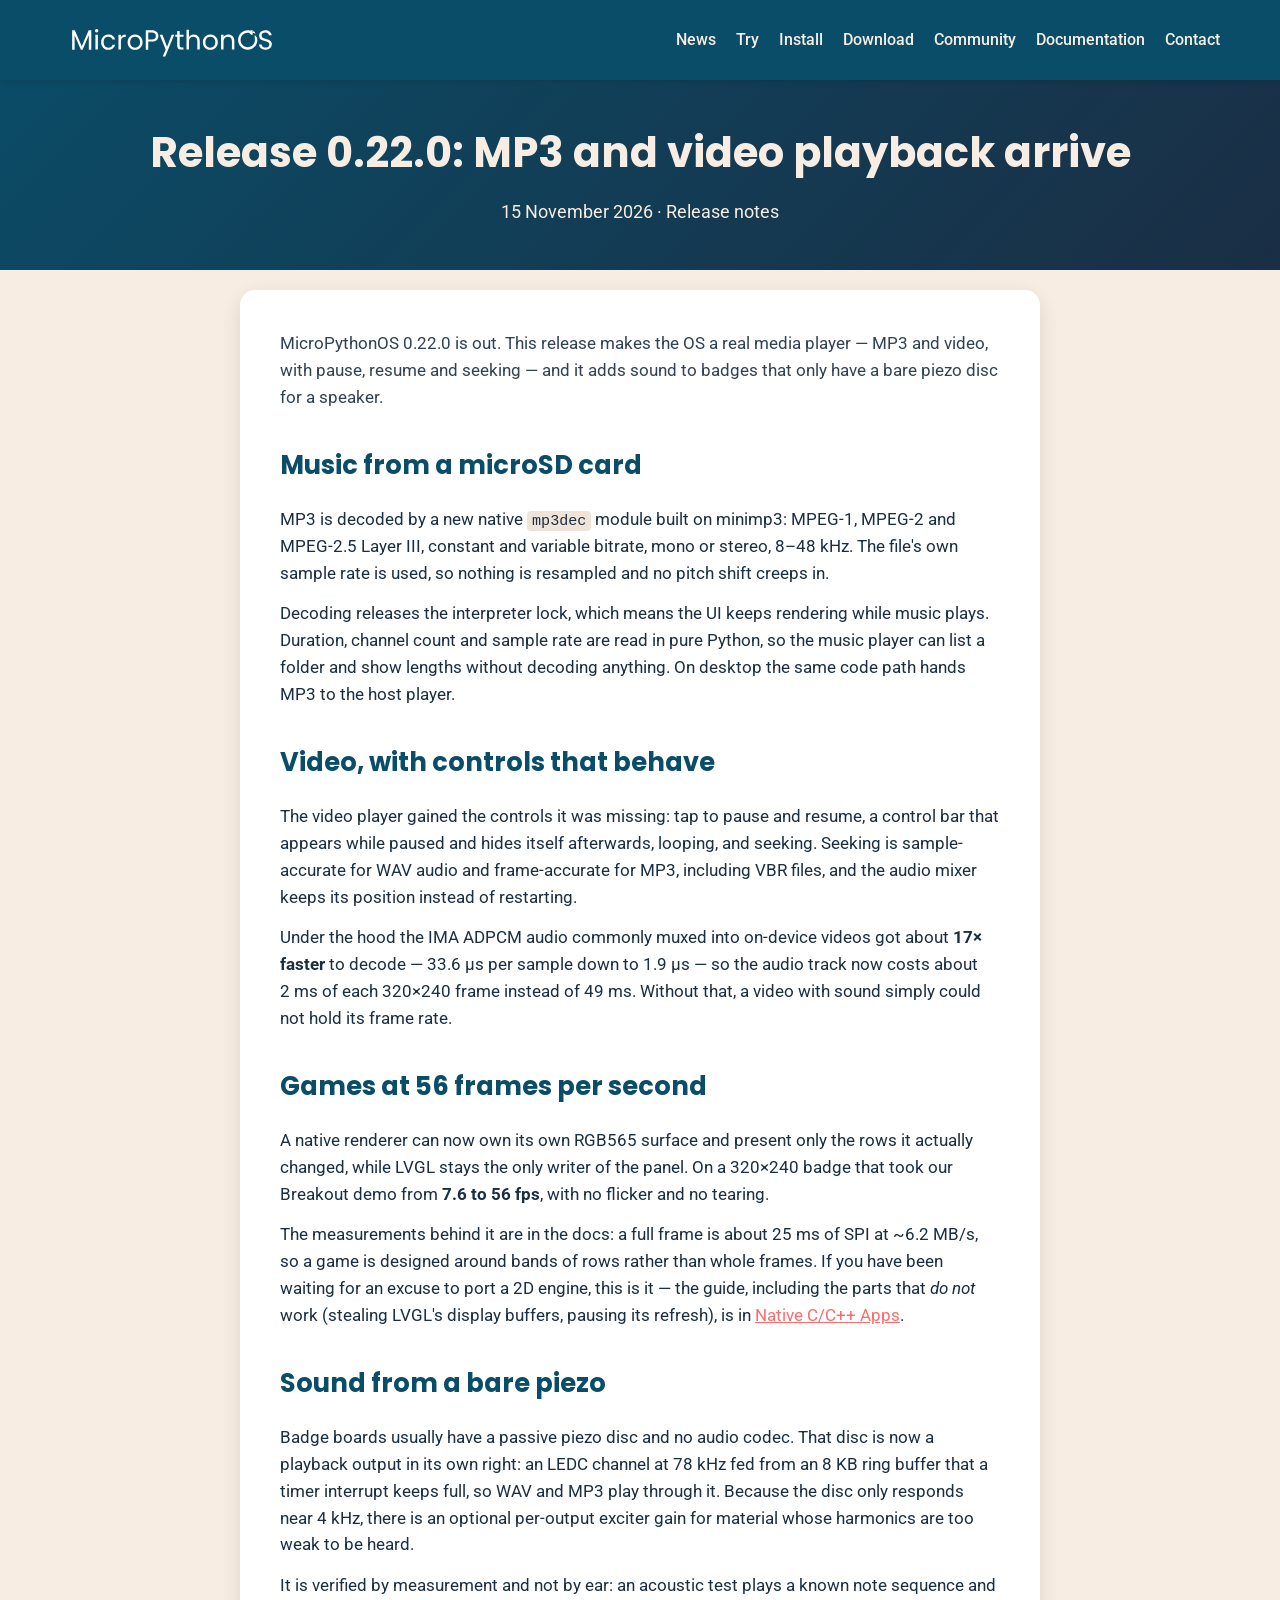
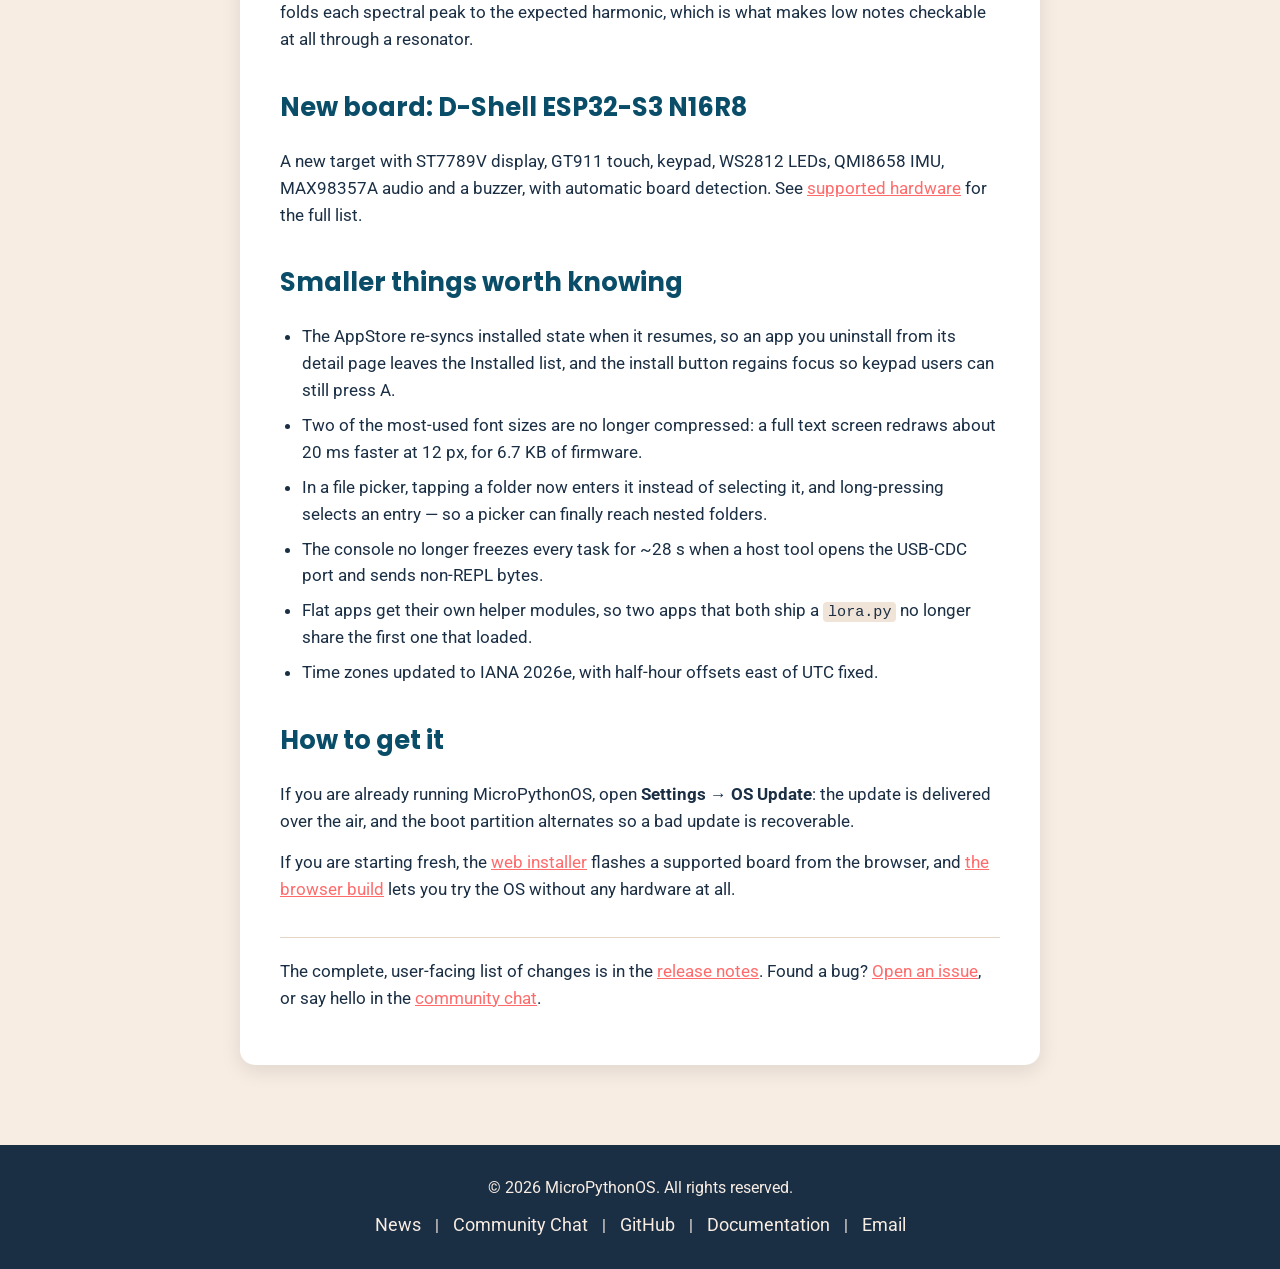
==== news/0.22.0.html @ a860b8a2 "Refresh the site: news section, 0.22.0 release notes, metadata, more boards - Add a News section: ne" ====
<!DOCTYPE html>
<html lang="en">
<head>
    <meta charset="UTF-8">
    <meta name="viewport" content="width=device-width, initial-scale=1.0">
    <title>Release 0.22.0: MP3 and video playback - MicroPythonOS</title>
    <meta name="description" content="MicroPythonOS 0.22.0 adds MP3 playback through a native MPEG decoder, pause and seek in both players, sound from a passive piezo buzzer, native games at 56 fps, and support for the D-Shell ESP32-S3.">
    <link rel="canonical" href="https://micropythonos.com/news/0.22.0.html">
    <meta property="og:type" content="article">
    <meta property="og:site_name" content="MicroPythonOS">
    <meta property="og:title" content="Release 0.22.0: MP3 and video playback">
    <meta property="og:description" content="A native MPEG decoder, pause and seek in both players, sound from a passive piezo, and native games at 56 fps.">
    <meta property="og:url" content="https://micropythonos.com/news/0.22.0.html">
    <meta property="og:image" content="https://micropythonos.com/images/og-card.png">
    <meta name="twitter:card" content="summary_large_image">
    <meta name="theme-color" content="#0A4D68">
    <link rel="icon" type="image/png" sizes="32x32" href="../images/favicon-32x32.png">
    <link rel="icon" type="image/png" sizes="192x192" href="../images/favicon-192x192.png">
    <link rel="apple-touch-icon" sizes="180x180" href="../images/apple-touch-icon.png">
    <link href="https://fonts.googleapis.com/css2?family=Poppins:wght@500&family=Roboto:wght@400;500&display=swap" rel="stylesheet">
    <link rel="stylesheet" href="../assets/site.css">
</head>
<body>
    <a class="skip-link" href="#main">Skip to content</a>

    <nav>
        <div class="nav-container">
            <a class="logo" href="../"><img src="../images/MicroPythonOS-logo-white(alpha)-long.svg" alt="MicroPythonOS"></a>
            <ul id="nav-links">
                <li><a href="./" aria-current="page">News</a></li>
                <li><a href="https://web.MicroPythonOS.com/" target="_blank">Try</a></li>
                <li><a href="https://install.micropythonos.com/" target="_blank">Install</a></li>
                <li><a href="https://github.com/MicroPythonOS/MicroPythonOS/releases" target="_blank">Download</a></li>
                <li><a href="https://chat.MicroPythonOS.com" target="_blank">Community</a></li>
                <li><a href="https://docs.MicroPythonOS.com" target="_blank">Documentation</a></li>
                <li><a href="mailto:info@MicroPythonOS.com">Contact</a></li>
            </ul>
            <button class="hamburger" type="button" aria-label="Toggle menu" aria-controls="nav-links" aria-expanded="false" onclick="toggleMenu(this)">☰</button>
        </div>
    </nav>

    <header class="page-header">
        <h1>Release 0.22.0: MP3 and video playback arrive</h1>
        <p>15 November 2026 &middot; Release notes</p>
    </header>

    <div class="container" id="main">
        <section class="article">
            <p class="article-lead">MicroPythonOS 0.22.0 is out. This release makes the OS a real media player &mdash; MP3 and video, with pause, resume and seeking &mdash; and it adds sound to badges that only have a bare piezo disc for a speaker.</p>

            <h2>Music from a microSD card</h2>

            <p>MP3 is decoded by a new native <code>mp3dec</code> module built on minimp3: MPEG-1, MPEG-2 and MPEG-2.5 Layer&nbsp;III, constant and variable bitrate, mono or stereo, 8&ndash;48&nbsp;kHz. The file's own sample rate is used, so nothing is resampled and no pitch shift creeps in.</p>

            <p>Decoding releases the interpreter lock, which means the UI keeps rendering while music plays. Duration, channel count and sample rate are read in pure Python, so the music player can list a folder and show lengths without decoding anything. On desktop the same code path hands MP3 to the host player.</p>

            <h2>Video, with controls that behave</h2>

            <p>The video player gained the controls it was missing: tap to pause and resume, a control bar that appears while paused and hides itself afterwards, looping, and seeking. Seeking is sample-accurate for WAV audio and frame-accurate for MP3, including VBR files, and the audio mixer keeps its position instead of restarting.</p>

            <p>Under the hood the IMA ADPCM audio commonly muxed into on-device videos got about <strong>17&times; faster</strong> to decode &mdash; 33.6&nbsp;&micro;s per sample down to 1.9&nbsp;&micro;s &mdash; so the audio track now costs about 2&nbsp;ms of each 320&times;240 frame instead of 49&nbsp;ms. Without that, a video with sound simply could not hold its frame rate.</p>

            <h2 id="games">Games at 56 frames per second</h2>

            <p>A native renderer can now own its own RGB565 surface and present only the rows it actually changed, while LVGL stays the only writer of the panel. On a 320&times;240 badge that took our Breakout demo from <strong>7.6 to 56&nbsp;fps</strong>, with no flicker and no tearing.</p>

            <p>The measurements behind it are in the docs: a full frame is about 25&nbsp;ms of SPI at ~6.2&nbsp;MB/s, so a game is designed around bands of rows rather than whole frames. If you have been waiting for an excuse to port a 2D engine, this is it &mdash; the guide, including the parts that <em>do not</em> work (stealing LVGL's display buffers, pausing its refresh), is in <a href="https://docs.micropythonos.com/apps/native-apps/">Native C/C++ Apps</a>.</p>

            <h2 id="audio">Sound from a bare piezo</h2>

            <p>Badge boards usually have a passive piezo disc and no audio codec. That disc is now a playback output in its own right: an LEDC channel at 78&nbsp;kHz fed from an 8&nbsp;KB ring buffer that a timer interrupt keeps full, so WAV and MP3 play through it. Because the disc only responds near 4&nbsp;kHz, there is an optional per-output exciter gain for material whose harmonics are too weak to be heard.</p>

            <p>It is verified by measurement and not by ear: an acoustic test plays a known note sequence and folds each spectral peak to the expected harmonic, which is what makes low notes checkable at all through a resonator.</p>

            <h2>New board: D-Shell ESP32-S3 N16R8</h2>

            <p>A new target with ST7789V display, GT911 touch, keypad, WS2812 LEDs, QMI8658 IMU, MAX98357A audio and a buzzer, with automatic board detection. See <a href="https://docs.micropythonos.com/getting-started/supported-hardware/">supported hardware</a> for the full list.</p>

            <h2>Smaller things worth knowing</h2>

            <ul>
                <li>The AppStore re-syncs installed state when it resumes, so an app you uninstall from its detail page leaves the Installed list, and the install button regains focus so keypad users can still press A.</li>
                <li>Two of the most-used font sizes are no longer compressed: a full text screen redraws about 20&nbsp;ms faster at 12&nbsp;px, for 6.7&nbsp;KB of firmware.</li>
                <li>In a file picker, tapping a folder now enters it instead of selecting it, and long-pressing selects an entry &mdash; so a picker can finally reach nested folders.</li>
                <li>The console no longer freezes every task for ~28&nbsp;s when a host tool opens the USB-CDC port and sends non-REPL bytes.</li>
                <li>Flat apps get their own helper modules, so two apps that both ship a <code>lora.py</code> no longer share the first one that loaded.</li>
                <li>Time zones updated to IANA 2026e, with half-hour offsets east of UTC fixed.</li>
            </ul>

            <h2>How to get it</h2>

            <p>If you are already running MicroPythonOS, open <strong>Settings &rarr; OS Update</strong>: the update is delivered over the air, and the boot partition alternates so a bad update is recoverable.</p>

            <p>If you are starting fresh, the <a href="https://install.micropythonos.com/">web installer</a> flashes a supported board from the browser, and <a href="https://web.micropythonos.com/">the browser build</a> lets you try the OS without any hardware at all.</p>

            <p class="article-footer">
                The complete, user-facing list of changes is in the
                <a href="https://github.com/MicroPythonOS/MicroPythonOS/releases/tag/0.22.0">release notes</a>.
                Found a bug? <a href="https://github.com/MicroPythonOS/MicroPythonOS/issues">Open an issue</a>,
                or say hello in the <a href="https://chat.MicroPythonOS.com">community chat</a>.
            </p>
        </section>
    </div>

    <footer>
        <p>© <span id="copyright-year">3000</span> MicroPythonOS. All rights reserved.</p>
        <div class="social-links">
            <a href="./">News</a> |
            <a href="https://chat.MicroPythonOS.com" target="_blank">Community Chat</a> |
            <a href="https://github.com/MicroPythonOS" target="_blank">GitHub</a> |
            <a href="https://docs.MicroPythonOS.com" target="_blank">Documentation</a> |
            <a href="mailto:info@MicroPythonOS.com">Email</a>
        </div>
    </footer>

    <script>
        document.getElementById('copyright-year').textContent = new Date().getFullYear();
        function toggleMenu(button) {
            const navLinks = document.getElementById('nav-links');
            const open = navLinks.classList.toggle('active');
            if (button) button.setAttribute('aria-expanded', String(open));
        }
    </script>
</body>
</html>
---- assets/site.css ----
* {
            margin: 0;
            padding: 0;
            box-sizing: border-box;
            font-family: 'Roboto', sans-serif;
        }

        body {
            background: #F8EDE3;
            color: #1A2E44;
            line-height: 1.6;
            overflow-x: hidden;
        }

        /* Navigation Menu */
        nav {
            background: #0A4D68;
            position: fixed;
            width: 100%;
            top: 0;
            z-index: 1000;
            box-shadow: 0 2px 5px rgba(0, 0, 0, 0.1);
        }

        nav .nav-container {
            max-width: 1200px;
            margin: 0 auto;
            display: flex;
            justify-content: space-between;
            align-items: center;
            padding: 15px 20px;
        }

        nav .logo {
            /* font-family: 'Poppins', sans-serif; */
            /* font-size: 1.5rem; */
            /* color: #F8EDE3; */
            display: flex;
            align-items: center;
            height: 100%;
        }
        
        nav .logo img {
            height: 50px; /* Adjusted for 10-20% bigger */
            width: auto;
        }
        
        header .logo-header {
            height: 120px; /* Adjusted for even bigger in header */
            width: auto;
            margin-bottom: 15px;
            animation: fadeIn 1s ease-in;
        }
        
        @media (max-width: 768px) {
            nav .logo img {
                height: 40px; /* Smaller on mobile */
                width: 100%;
            }
        
            header .logo-header {
                height: 80px; /* Smaller on mobile */
                width: 100%;
            }

        }

        nav ul {
            list-style: none;
            display: flex;
            gap: 20px;
        }

        nav ul li a {
            color: #F8EDE3;
            text-decoration: none;
            font-size: 1rem;
            font-weight: 500;
            transition: color 0.3s ease;
        }

        nav ul li a:hover {
            color: #FF6B6B;
        }

        .hamburger {
            display: none;
            cursor: pointer;
            color: #F8EDE3;
            font-size: 1.5rem;
        }

        /* Header */
        header {
            background: linear-gradient(135deg, #0A4D68 0%, #1A2E44 100%);
            color: #F8EDE3;
            text-align: center;
            padding: 120px 20px 80px;
            position: relative;
            overflow: hidden;
        }

        header h1 {
            font-family: 'Poppins', sans-serif;
            font-size: 3.5rem;
            margin-bottom: 15px;
            animation: fadeIn 1s ease-in;
        }

        header p {
            font-size: 1.5rem;
            opacity: 0.9;
            margin-bottom: 20px;
            animation: fadeIn 1s ease-in 0.3s both;
        }

        .cta-button {
            display: inline-block;
            background: linear-gradient(45deg, #FF6B6B, #FF8E8E);
            color: #F8EDE3;
            padding: 12px 24px;
            text-decoration: none;
            border-radius: 25px;
            font-weight: 500;
            transition: transform 0.3s ease, box-shadow 0.3s ease;
            animation: fadeIn 1s ease-in 0.6s both;
            margin: 5px;
        }

        .cta-button:hover {
            transform: translateY(-3px);
            box-shadow: 0 5px 15px rgba(255, 107, 107, 0.4);
        }

        /* Container */
        .container {
            max-width: 1200px;
            margin: 0 auto;
            padding: 20px;
        }

        /* Sections */
        section {
            margin: 60px 0;
            background: #fff;
            padding: 40px;
            border-radius: 15px;
            box-shadow: 0 6px 20px rgba(0, 0, 0, 0.1);
            animation: fadeInUp 1s ease-in;
        }

        .highlight-section {
            background: #e0f7fa; /* Light blue background */
            padding: 10px ; /* More padding */
            margin: 10px ; /* More margin */
            border: 2px solid #00bcd4; /* Cyan border */
            box-shadow: 0 8px 25px rgba(0, 188, 212, 0.2); /* Enhanced shadow */
        }
        .highlight-section section{
            margin: 10px;
        }
        .highlight-section section{
            margin: 10px;
            text-align: center;
        }

        section h2 {
            font-family: 'Poppins', sans-serif;
            font-size: 2.2rem;
            color: #0A4D68;
            margin-bottom: 20px;
            text-align: center;
        }

        section p, section ul {
            font-size: 1.1rem;
            color: #1A2E44;
        }

        section ul {
            list-style: none;
            padding-left: 0;
        }

        section ul li {
            margin: 15px 0;
            padding-left: 30px;
            position: relative;
            transition: transform 0.3s ease;
        }

        section ul li:hover {
            transform: translateX(10px);
        }

        section ul li:before {
            content: "✔";
            color: #FF6B6B;
            position: absolute;
            left: 0;
            font-size: 1.2rem;
        }

        /* Screenshots */
        .screenshots {
            display: grid;
            grid-template-columns: repeat(auto-fit, minmax(240px, 1fr));
            gap: 20px;
            justify-content: center;
        }

        /* Target both <img> and <video> */
        .screenshots img,
        .screenshots video {
            width: 100%;
            height: auto;
            aspect-ratio: 4 / 3;           /* Forces 4:3 ratio (e.g. 320x240) */
            object-fit: contain;           /* Keeps full content visible */
            border-radius: 0px;		   /* no rounded corners because the content is close to the corner too */
            box-shadow: 0 4px 8px rgba(0, 0, 0, 0.2);
            transition: transform 0.3s ease, box-shadow 0.3s ease;
            background: #000;              /* Prevents flash on video load */
            display: block;                /* Removes inline spacing */
        }

        /* Unified hover effect */
        .screenshots img:hover,
        .screenshots video:hover {
            transform: scale(1.05);
            box-shadow: 0 6px 12px rgba(0, 0, 0, 0.3);
            cursor: pointer;
        }

        /*
         * =====================================================================
         * Generic Video Play Overlay Styles
         * =====================================================================
         * Usage: Add the attribute `data-play-overlay` to any <video> element.
         * The JavaScript below will automatically wrap the video in a container
         * and inject a clickable/keyboard-accessible play overlay.
         *
         * Example:
         *   <video data-play-overlay poster="thumb.png" ...>
         *     <source src="video.mp4" type="video/mp4">
         *   </video>
         * =====================================================================
         */

        /* Container injected around each <video data-play-overlay> */
        .video-overlay-container {
            position: relative;
            display: inline-block;
            width: 100%;
        }

        /* Overlay button covering the video; hidden when .hidden class is added */
        .video-play-overlay {
            position: absolute;
            top: 0;
            left: 0;
            width: 100%;
            height: 100%;
            display: flex;
            align-items: center;
            justify-content: center;
            background: rgba(0, 0, 0, 0.35);
            border-radius: 10px;
            cursor: pointer;
            transition: background 0.3s ease;
            z-index: 10;
        }

        .video-play-overlay:hover {
            background: rgba(0, 0, 0, 0.5);
        }

        .video-play-overlay:focus {
            outline: 3px solid #FF6B6B;
            outline-offset: 2px;
        }

        /* Play icon: white circle with CSS triangle */
        .play-icon {
            width: 72px;
            height: 72px;
            background: rgba(255, 255, 255, 0.9);
            border-radius: 50%;
            display: flex;
            align-items: center;
            justify-content: center;
            box-shadow: 0 4px 12px rgba(0, 0, 0, 0.3);
            transition: transform 0.2s ease, box-shadow 0.2s ease;
        }

        .video-play-overlay:hover .play-icon {
            transform: scale(1.1);
            box-shadow: 0 6px 16px rgba(0, 0, 0, 0.4);
        }

        /* CSS triangle for play symbol */
        .play-icon::after {
            content: "";
            display: block;
            width: 0;
            height: 0;
            border-style: solid;
            border-width: 14px 0 14px 24px;
            border-color: transparent transparent transparent #0A4D68;
            margin-left: 6px; /* Optical centering */
        }

        /* Hide overlay when video is playing */
        .video-play-overlay.hidden {
            display: none;
        }

        /* GitHub Link */
        .github-link {
            text-align: center;
            margin: 30px 0;
        }

        .github-link a {
            display: inline-flex;
            align-items: center;
            text-decoration: none;
            color: #F8EDE3;
            font-size: 1.2rem;
            background: linear-gradient(45deg, #0A4D68, #1A2E44);
            padding: 10px 20px;
            border-radius: 30px;
            transition: transform 0.3s ease, box-shadow 0.3s ease;
        }

        .github-link a img {
            width: 36px;
            height: 36px;
            margin-right: 10px;
            filter: invert(1);
            mix-blend-mode:lighten;
        }

        .github-link a:hover {
            transform: translateY(-3px);
            box-shadow: 0 5px 15px rgba(0, 0, 0, 0.2);
        }

        /* Contact */
        .contact {
            text-align: center;
            margin: 30px 0;
        }

        .contact a {
            color: #FF6B6B;
            text-decoration: none;
            font-size: 1.2rem;
            transition: color 0.3s ease;
        }

        .contact a:hover {
            color: #0A4D68;
        }

        /* Footer */
        footer {
            background: #1A2E44;
            color: #F8EDE3;
            text-align: center;
            padding: 30px 20px;
            margin-top: 60px;
        }

        footer p {
            margin-bottom: 10px;
        }

        .social-links a {
            color: #F8EDE3;
            margin: 0 10px;
            text-decoration: none;
            font-size: 1.1rem;
            transition: color 0.3s ease;
        }

        .social-links a:hover {
            color: #FF6B6B;
        }

        /* Animations */
        @keyframes fadeIn {
            from { opacity: 0; }
            to { opacity: 1; }
        }

        @keyframes fadeInUp {
            from { opacity: 0; transform: translateY(20px); }
            to { opacity: 1; transform: translateY(0); }
        }

        /* Responsive Design */
        @media (max-width: 768px) {
            nav ul {
                display: none;
                flex-direction: column;
                position: absolute;
                top: 60px;
                left: 0;
                width: 100%;
                background: #0A4D68;
                padding: 20px;
            }

            nav ul.active {
                display: flex;
            }

            .hamburger {
                display: block;
            }

            header h1 {
                font-size: 2.5rem;
            }

            header p {
                font-size: 1.2rem;
            }

            .cta-button {
                padding: 10px 20px;
                font-size: 1rem;
            }

            section h2 {
                font-size: 1.8rem;
            }

            .screenshots {
                grid-template-columns: repeat(auto-fit, minmax(200px, 1fr));
            }
        }

        @media (max-width: 480px) {
            header h1 {
                font-size: 2rem;
            }

            section {
                padding: 20px;
            }

            .screenshots {
                grid-template-columns: 1fr;
            }
        }

        /* Supported Hardware Slider */
        #supported-hardware .slider-container {
            position: relative;
            width: 100%;
            overflow: hidden;
            margin-top: 30px;
        }

        #supported-hardware .slider {
            display: flex;
            overflow-x: scroll;
            scroll-snap-type: x mandatory;
            -webkit-overflow-scrolling: touch;
            scroll-behavior: smooth;
            scrollbar-width: none; /* Hide scrollbar for Firefox */
            -ms-overflow-style: none;  /* Hide scrollbar for IE and Edge */
        }

        #supported-hardware .slider::-webkit-scrollbar {
            display: none; /* Hide scrollbar for Chrome, Safari, and Opera */
        }

        #supported-hardware .slide {
            flex: 0 0 auto;
            width: 300px; /* Adjust as needed */
            margin: 10px;
            scroll-snap-align: start;
            text-align: center;
            background: #f0f0f0;
            padding: 20px;
            border-radius: 10px;
            box-shadow: 0 4px 8px rgba(0, 0, 0, 0.1);
            display: flex;
            flex-direction: column;
            align-items: center;
            justify-content: space-between;
        }

        #supported-hardware .slide img {
            width: 100%;
            max-width: 200px;
            height: auto;
            background-color: #fff;
            border-radius: 8px;
            padding: 10px;
            margin-bottom: 15px;
            box-shadow: 0 2px 4px rgba(0, 0, 0, 0.1);
        }

        #supported-hardware .slide h3 {
            font-size: 1.4rem;
            margin-bottom: 5px;
            color: #0A4D68;
        }

        #supported-hardware .slide p {
            font-size: 1rem;
            color: #555;
            margin-bottom: 10px;
        }

        #supported-hardware .slide a {
            display: inline-block;
            background: #FF6B6B;
            color: #fff;
            padding: 8px 15px;
            border-radius: 20px;
            text-decoration: none;
            font-size: 0.9rem;
            transition: background 0.3s ease;
        }

        #supported-hardware .slide a:hover {
            background: #FF8E8E;
        }

        #supported-hardware .slider-controls {
            display: flex;
            justify-content: center;
            margin-top: 20px;
            gap: 10px;
        }

#supported-hardware .prev-button, #supported-hardware .next-button {
            background: #0A4D68;
            color: #fff;
            border: none;
            width: 40px; /* Set a fixed width */
            height: 40px; /* Set a fixed height, equal to width for perfect circle */
            padding: 0; /* Remove padding to allow width/height to control size */
            border-radius: 50%;
            cursor: pointer;
            font-size: 1.2rem;
            display: flex; /* Use flexbox for centering content */
            align-items: center; /* Center vertically */
            justify-content: center; /* Center horizontally */
            position: absolute;
            top: 50%;
            transform: translateY(-50%);
            z-index: 999;
            box-shadow: 0 2px 5px rgba(0, 0, 0, 0.2);
            flex-shrink: 0; /* Prevent buttons from shrinking */
        }

        #supported-hardware .prev-button {
            left: 10px;
        }

        #supported-hardware .next-button {
            right: 10px;
        }

        #supported-hardware .slider-dots {
            display: flex;
            justify-content: center;
            margin-top: 15px;
        }

        #supported-hardware .dot {
            height: 10px;
            width: 10px;
            background-color: #bbb;
            border-radius: 50%;
            display: inline-block;
            margin: 0 5px;
            cursor: pointer;
            transition: background-color 0.3s ease;
        }

        #supported-hardware .dot.active {
            background-color: #717171;
        }

        #supported-hardware .show-all-button {
            background: none;
            border: none;
            color: #0A4D68;
            font-size: 1.1rem;
            text-decoration: underline;
            cursor: pointer;
            padding: 0;
            transition: color 0.3s ease;
        }

        #supported-hardware .show-all-button:hover {
            color: #FF6B6B;
        }

        .call-to-action {
            text-align: center;
            margin-top: 30px;
            font-size: 1.1rem;
            color: #1A2E44;
        }

        .call-to-action a {
            display: inline-block;
            background: linear-gradient(45deg, #FF6B6B, #FF8E8E);
            color: #F8EDE3;
            padding: 12px 24px;
            text-decoration: none;
            border-radius: 25px;
            font-weight: 500;
            transition: transform 0.3s ease, box-shadow 0.3s ease;
            margin: 5px;
        }

        .call-to-action a:hover {
            transform: translateY(-3px);
            box-shadow: 0 5px 15px rgba(255, 107, 107, 0.4);
        }

        /* Grid View */
        #supported-hardware .slider.grid-view {
            display: grid;
            grid-template-columns: repeat(auto-fit, minmax(280px, 1fr));
            gap: 20px;
            overflow-x: hidden;
            scroll-snap-type: none;
        }

        #supported-hardware .slider.grid-view .slide {
            width: auto;
            margin: 0;
        }

        #supported-hardware .slider.grid-view ~ .prev-button,
        #supported-hardware .slider.grid-view ~ .next-button,
        #supported-hardware .slider.grid-view ~ .slider-dots {
            display: none;
        }

        /* Responsive adjustments for slider */
        @media (max-width: 768px) {
            #supported-hardware .slide {
                width: 250px;
            }
        }

        @media (max-width: 480px) {
            #supported-hardware .slide {
                width: 90%; /* Almost full width on very small screens */
                margin: 10px auto;
            }
        }

        /* Coming Soon Styling */
        #supported-hardware .slide.coming-soon {
            opacity: 0.6;
            filter: grayscale(70%);
            transition: opacity 0.3s ease, filter 0.3s ease;
        }

        #supported-hardware .slide.coming-soon:hover {
            opacity: 1;
            filter: grayscale(0%);
        }

        #supported-hardware .slide.coming-soon h3,
        #supported-hardware .slide.coming-soon p {
            color: #888;
        }

        #supported-hardware .slide.coming-soon a {
            display: none; /* Hide "Learn More" button for coming soon items */
        }

        /* -----------------------------------------------------------
           Release badge + hero buttons
           ----------------------------------------------------------- */
        .hero-buttons {
            display: block;
        }

        .release-badge {
            display: inline-flex;
            align-items: center;
            flex-wrap: wrap;
            justify-content: center;
            gap: 10px;
            margin: 0 0 26px;
            padding: 9px 20px;
            border: 1px solid rgba(248, 237, 227, 0.35);
            border-radius: 30px;
            background: rgba(248, 237, 227, 0.08);
            color: #F8EDE3;
            text-decoration: none;
            font-size: 1rem;
            transition: background 0.3s ease, border-color 0.3s ease;
        }

        .release-badge:hover,
        .release-badge:focus-visible {
            background: rgba(248, 237, 227, 0.18);
            border-color: rgba(248, 237, 227, 0.7);
        }

        .release-badge-tag {
            background: #FF6B6B;
            color: #F8EDE3;
            border-radius: 20px;
            padding: 2px 12px;
            font-size: 0.8rem;
            font-weight: 500;
            letter-spacing: 0.04em;
            text-transform: uppercase;
            white-space: nowrap;
        }

        /* -----------------------------------------------------------
           News cards on the home page
           ----------------------------------------------------------- */
        .news-grid {
            display: grid;
            grid-template-columns: repeat(auto-fit, minmax(260px, 1fr));
            gap: 20px;
        }

        .news-card {
            display: block;
            background: #FDF7F2;
            border-radius: 12px;
            border-top: 4px solid #0A4D68;
            padding: 22px;
            text-decoration: none;
            color: inherit;
            box-shadow: 0 4px 12px rgba(0, 0, 0, 0.07);
            transition: transform 0.25s ease, box-shadow 0.25s ease;
        }

        .news-card:hover,
        .news-card:focus-visible {
            transform: translateY(-4px);
            box-shadow: 0 10px 24px rgba(0, 0, 0, 0.12);
        }

        .news-card-meta {
            display: block;
            margin-bottom: 8px;
            font-size: 0.78rem;
            letter-spacing: 0.05em;
            text-transform: uppercase;
            color: #0A4D68;
            opacity: 0.75;
        }

        .news-card h3 {
            font-family: 'Poppins', sans-serif;
            font-size: 1.15rem;
            color: #0A4D68;
            margin-bottom: 8px;
        }

        .news-card p {
            font-size: 0.95rem;
        }

        .news-more {
            margin-top: 24px;
            text-align: center;
        }

        .news-more a {
            color: #FF6B6B;
            font-weight: 500;
            text-decoration: none;
        }

        .news-more a:hover {
            text-decoration: underline;
        }

        /* -----------------------------------------------------------
           News listing + article pages (news/)
           ----------------------------------------------------------- */
        .article {
            max-width: 800px;
            margin: 0 auto;
        }

        .article-meta {
            display: block;
            margin-bottom: 10px;
            font-size: 0.8rem;
            letter-spacing: 0.05em;
            text-transform: uppercase;
            color: #0A4D68;
            opacity: 0.75;
        }

        .article h1 {
            font-family: 'Poppins', sans-serif;
            font-size: 2.2rem;
            line-height: 1.25;
            color: #0A4D68;
            margin-bottom: 18px;
        }

        .article h2 {
            font-size: 1.6rem;
            text-align: left;
            margin-top: 34px;
        }

        .article h3 {
            font-family: 'Poppins', sans-serif;
            font-size: 1.15rem;
            color: #0A4D68;
            margin: 24px 0 8px;
        }

        .article p,
        .article li {
            font-size: 1.05rem;
            margin-bottom: 14px;
        }

        .article ul {
            list-style: disc;
            padding-left: 22px;
            margin-bottom: 14px;
        }

        .article ul li {
            margin: 8px 0;
            padding-left: 0;
        }

        .article ul li::before {
            content: none;
        }

        .article code {
            font-family: ui-monospace, SFMono-Regular, Menlo, Consolas, monospace;
            font-size: 0.9em;
            background: #F0E4D8;
            border-radius: 4px;
            padding: 1px 5px;
        }

        .article a {
            color: #FF6B6B;
        }

        .article-lead {
            font-size: 1.15rem;
            opacity: 0.9;
        }

        .article-footer {
            margin-top: 34px;
            padding-top: 20px;
            border-top: 1px solid #E5D5C5;
            font-size: 0.95rem;
        }

        .news-list {
            list-style: none;
            padding: 0;
        }

        .news-list li {
            margin: 0;
            padding: 0;
            border-bottom: 1px solid #E5D5C5;
        }

        .news-list li:last-child {
            border-bottom: 0;
        }

        .news-list li::before {
            content: none;
        }

        .news-list a {
            display: block;
            padding: 18px 4px;
            text-decoration: none;
            color: inherit;
            transition: background 0.2s ease;
        }

        .news-list a:hover {
            background: #FDF7F2;
        }

        .news-list .news-list-title {
            font-family: 'Poppins', sans-serif;
            font-size: 1.2rem;
            color: #0A4D68;
            display: block;
        }

        .news-list .news-list-summary {
            font-size: 0.98rem;
            opacity: 0.85;
        }

        /* Hamburger is a real button now; strip the UA styling. */
        button.hamburger {
            background: none;
            border: 0;
            padding: 0;
            font: inherit;
            line-height: 1;
        }

        .skip-link {
            position: absolute;
            left: -9999px;
            top: 0;
            background: #FF6B6B;
            color: #F8EDE3;
            padding: 10px 18px;
            border-radius: 0 0 8px 0;
            z-index: 2000;
            text-decoration: none;
        }

        .skip-link:focus {
            left: 0;
        }

        /* Sub-page header (news listing and article pages) */
        .page-header {
            padding: 120px 20px 44px;
        }

        .page-header h1 {
            font-family: 'Poppins', sans-serif;
            font-size: 2.6rem;
            margin-bottom: 10px;
            animation: fadeIn 1s ease-in;
        }

        .page-header p {
            font-size: 1.15rem;
            opacity: 0.9;
            margin: 0;
        }

        @media (max-width: 768px) {
            .page-header {
                padding: 100px 20px 30px;
            }

            .page-header h1 {
                font-size: 1.9rem;
            }
        }

        /* Two-up call to action inside the highlighted section */
        .highlight-grid {
            display: grid;
            grid-template-columns: repeat(auto-fit, minmax(260px, 1fr));
            gap: 10px;
            margin: 20px;
        }

        .highlight-grid section {
            margin: 0;
            padding: 20px;
            box-shadow: none;
            background: transparent;
            animation: none;
        }

        .highlight-grid h2 {
            font-size: 1.8rem;
        }

        /* -----------------------------------------------------------
           Reduced motion: no decorative animation, and never let an
           entrance animation leave content invisible.
           ----------------------------------------------------------- */
        @media (prefers-reduced-motion: reduce) {
            *,
            *::before,
            *::after {
                animation-duration: 0.001ms !important;
                animation-delay: 0s !important;
                animation-iteration-count: 1 !important;
                transition-duration: 0.001ms !important;
                scroll-behavior: auto !important;
            }
        }

        /* Lists that keep ordinary bullets instead of the site's check marks. */
        .plain-list {
            list-style: disc;
            padding-left: 22px;
        }

        .plain-list li {
            margin: 10px 0;
            padding-left: 0;
        }

        .plain-list li::before {
            content: none;
        }

        .plain-list a {
            color: #FF6B6B;
            text-decoration: none;
            font-weight: 500;
        }

        .plain-list a:hover {
            text-decoration: underline;
        }
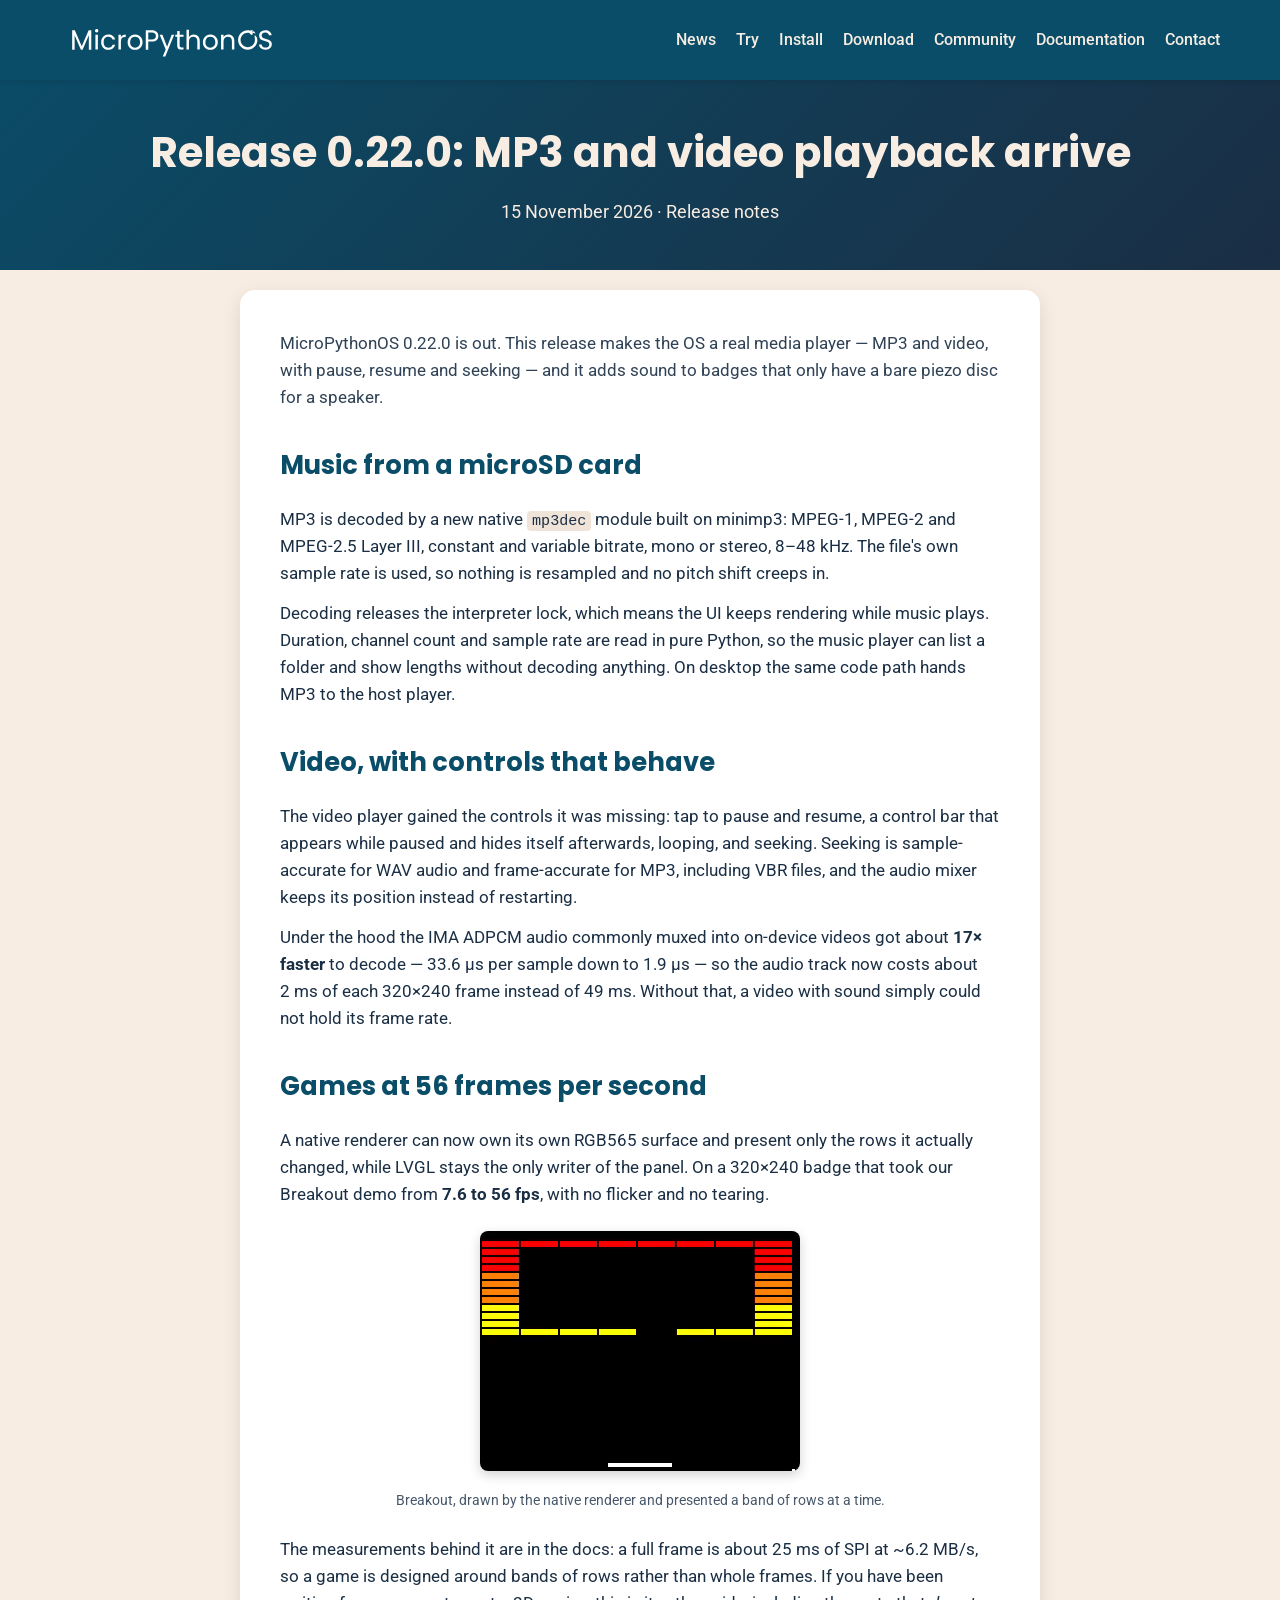
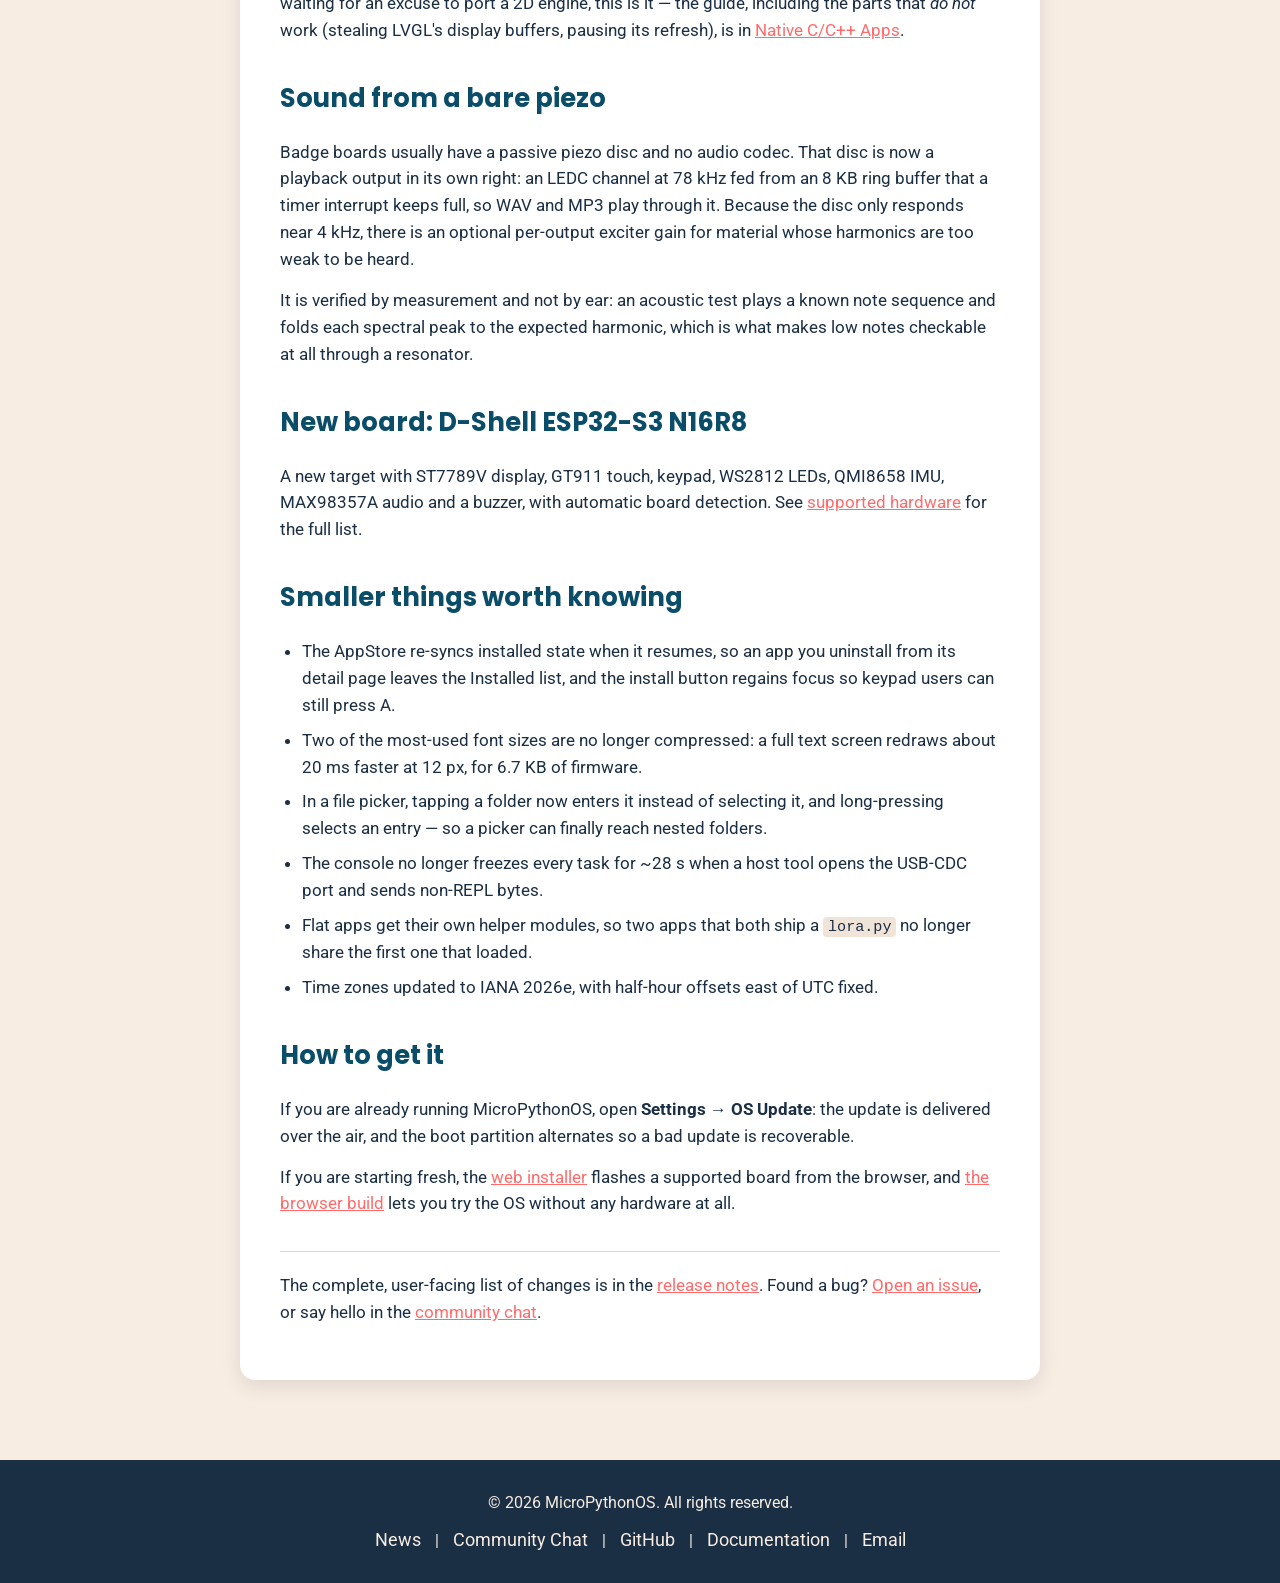
==== commit 5837a088: "news: show Breakout inside the 0.22.0 post The '56 frames per second' section now has the capture it" ====
--- a/news/0.22.0.html
+++ b/news/0.22.0.html
@@ -64,6 +64,11 @@
 
             <p>A native renderer can now own its own RGB565 surface and present only the rows it actually changed, while LVGL stays the only writer of the panel. On a 320&times;240 badge that took our Breakout demo from <strong>7.6 to 56&nbsp;fps</strong>, with no flicker and no tearing.</p>
 
+            <figure class="article-figure">
+                <img src="../videos/0.22.0/breakout-poster.png" width="320" height="240" alt="Breakout running through the native renderer">
+                <figcaption>Breakout, drawn by the native renderer and presented a band of rows at a time.</figcaption>
+            </figure>
+
             <p>The measurements behind it are in the docs: a full frame is about 25&nbsp;ms of SPI at ~6.2&nbsp;MB/s, so a game is designed around bands of rows rather than whole frames. If you have been waiting for an excuse to port a 2D engine, this is it &mdash; the guide, including the parts that <em>do not</em> work (stealing LVGL's display buffers, pausing its refresh), is in <a href="https://docs.micropythonos.com/apps/native-apps/">Native C/C++ Apps</a>.</p>
 
             <h2 id="audio">Sound from a bare piezo</h2>
--- a/assets/site.css
+++ b/assets/site.css
@@ -1027,3 +1027,23 @@
         .plain-list a:hover {
             text-decoration: underline;
         }
+
+        .article-figure {
+            margin: 24px 0;
+            text-align: center;
+        }
+
+        .article-figure img {
+            width: 100%;
+            max-width: 320px;
+            height: auto;
+            border-radius: 8px;
+            box-shadow: 0 4px 12px rgba(0, 0, 0, 0.18);
+            image-rendering: pixelated;
+        }
+
+        .article-figure figcaption {
+            margin-top: 10px;
+            font-size: 0.9rem;
+            opacity: 0.8;
+        }
